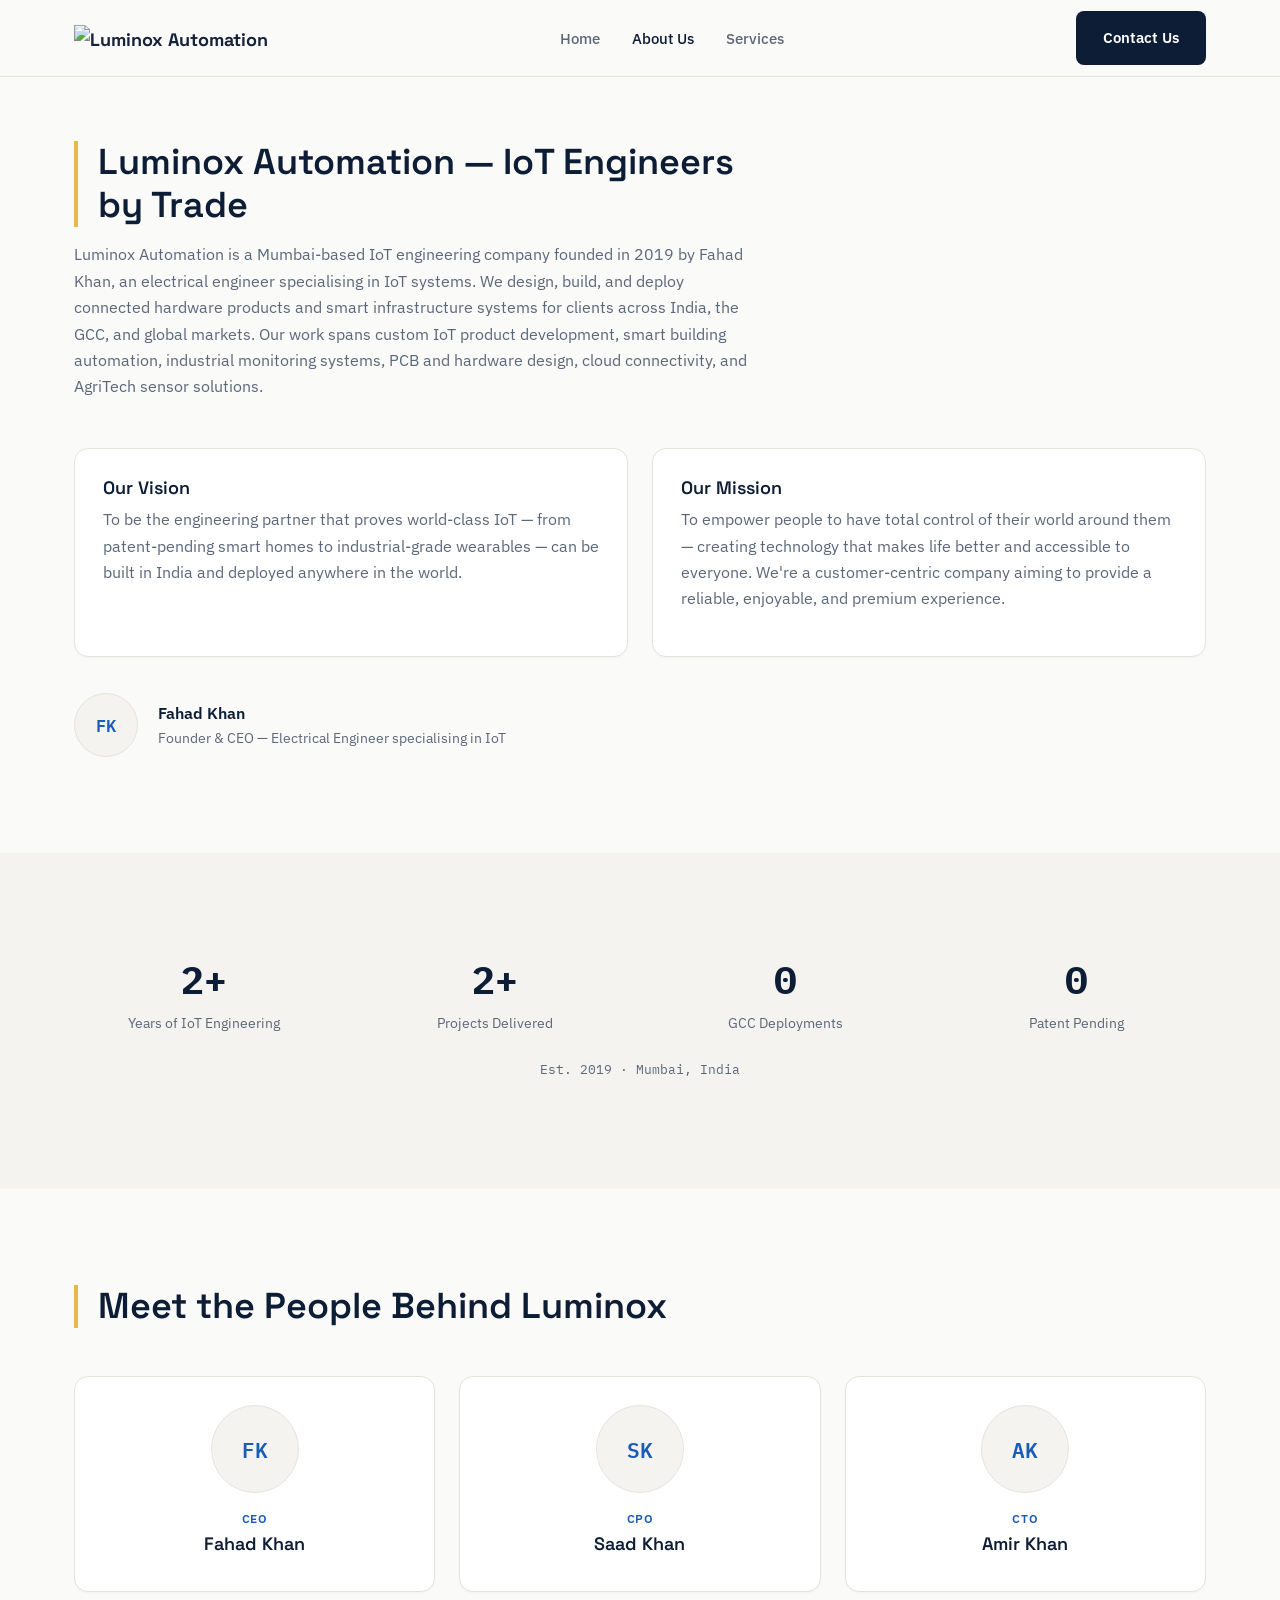
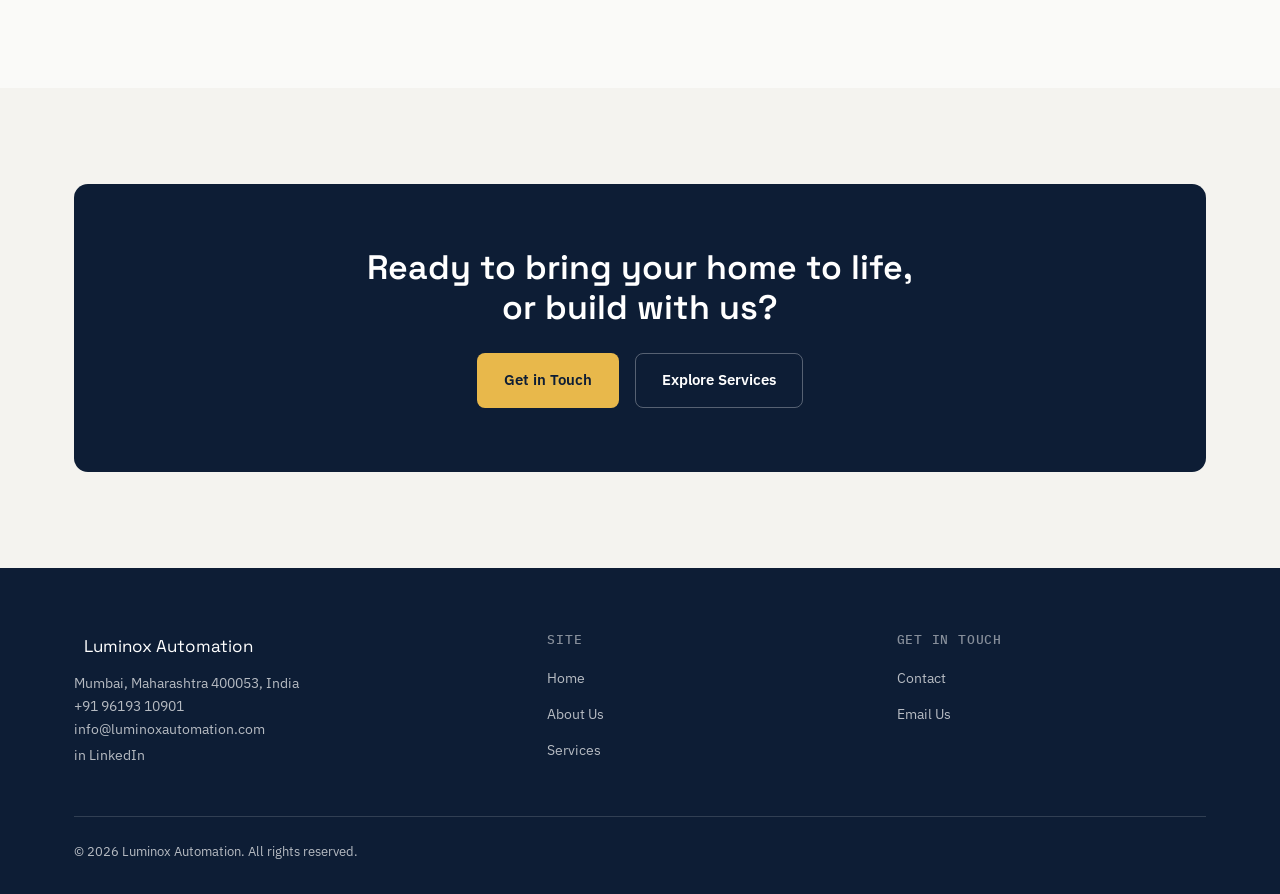
==== about.html @ 990d1fac "Add files via upload" ====
<!DOCTYPE html>
<html lang="en">
<head>
  <meta charset="UTF-8">
  <meta name="viewport" content="width=device-width, initial-scale=1.0">
  <title>About Us — Luminox Automation</title>
  <meta name="description" content="Luminox Automation is a Mumbai-based IoT engineering company founded in 2019 by Fahad Khan, an electrical engineer specialising in IoT systems.">
  <link rel="icon" href="https://www.luminoxautomation.com/wp-content/uploads/2025/04/LMX-icon.png">
  <link rel="preconnect" href="https://fonts.googleapis.com">
  <link rel="preconnect" href="https://fonts.gstatic.com" crossorigin>
  <link href="https://fonts.googleapis.com/css2?family=Space+Grotesk:wght@500;600;700&family=IBM+Plex+Sans:wght@400;500;600;700&family=IBM+Plex+Mono:wght@400;500&display=swap" rel="stylesheet">
  <link rel="stylesheet" href="styles.css">
</head>
<body>

  <header class="site-header">
    <div class="container">
      <a href="index.html" class="logo">
        <img src="https://www.luminoxautomation.com/wp-content/uploads/2025/04/LMX-wordmark.png" alt="Luminox Automation">
      </a>
      <nav class="nav" id="siteNav">
        <ul class="nav__links">
          <li><a href="index.html" class="nav__link">Home</a></li>
          <li><a href="about.html" class="nav__link nav__link--active">About Us</a></li>
          <li><a href="services.html" class="nav__link">Services</a></li>
        </ul>
      </nav>
      <div class="nav__actions">
        <a href="#contact" class="btn btn--primary">Contact Us</a>
        <button class="nav__toggle" id="navToggle" aria-label="Toggle menu" aria-expanded="false" aria-controls="siteNav">☰</button>
      </div>
    </div>
  </header>

  <section class="section" style="padding-top:64px;">
    <div class="container">
      <div class="section__header">
        <h1 class="section__title">Luminox Automation — IoT Engineers by Trade</h1>
        <p class="section__subtitle">Luminox Automation is a Mumbai-based IoT engineering company founded in 2019 by Fahad Khan, an electrical engineer specialising in IoT systems. We design, build, and deploy connected hardware products and smart infrastructure systems for clients across India, the GCC, and global markets. Our work spans custom IoT product development, smart building automation, industrial monitoring systems, PCB and hardware design, cloud connectivity, and AgriTech sensor solutions.</p>
      </div>
      <div class="grid-2">
        <div class="card">
          <h3 class="card__title">Our Vision</h3>
          <p>To be the engineering partner that proves world-class IoT — from patent-pending smart homes to industrial-grade wearables — can be built in India and deployed anywhere in the world.</p>
        </div>
        <div class="card">
          <h3 class="card__title">Our Mission</h3>
          <p>To empower people to have total control of their world around them — creating technology that makes life better and accessible to everyone. We're a customer-centric company aiming to provide a reliable, enjoyable, and premium experience.</p>
        </div>
      </div>
      <div class="person-callout">
        <div class="avatar avatar--md">FK</div>
        <div>
          <div class="person-callout__name">Fahad Khan</div>
          <div class="person-callout__role">Founder &amp; CEO — Electrical Engineer specialising in IoT</div>
        </div>
      </div>
    </div>
  </section>

  <section class="section section--alt">
    <div class="container">
      <div class="stats-row">
        <div class="stat">
          <div class="stat__num" data-count-to="6" data-suffix="+">0+</div>
          <div class="stat__label">Years of IoT Engineering</div>
        </div>
        <div class="stat">
          <div class="stat__num" data-count-to="5" data-suffix="+">0+</div>
          <div class="stat__label">Projects Delivered</div>
        </div>
        <div class="stat">
          <div class="stat__num" data-count-to="2">0</div>
          <div class="stat__label">GCC Deployments</div>
        </div>
        <div class="stat">
          <div class="stat__num" data-count-to="1">0</div>
          <div class="stat__label">Patent Pending</div>
        </div>
      </div>
      <p style="text-align:center; margin-top:24px; font-family:var(--font-mono); font-size:13px;">Est. 2019 · Mumbai, India</p>
    </div>
  </section>

  <section class="section">
    <div class="container">
      <div class="section__header">
        <h2 class="section__title">Meet the People Behind Luminox</h2>
      </div>
      <div class="grid-3">
        <div class="card" style="text-align:center;">
          <!-- Photo pending: confirm which of the 3 uploaded headshots is Fahad -->
          <div class="avatar avatar--lg" style="margin:0 auto 16px;">FK</div>
          <div class="card__link" style="color:var(--blue); text-transform:uppercase; letter-spacing:.05em; font-size:12px; margin-bottom:4px; display:block;">CEO</div>
          <h3 class="card__title">Fahad Khan</h3>
        </div>
        <div class="card" style="text-align:center;">
          <!-- Photo pending: confirm which of the 3 uploaded headshots is Saad -->
          <div class="avatar avatar--lg" style="margin:0 auto 16px;">SK</div>
          <div class="card__link" style="color:var(--blue); text-transform:uppercase; letter-spacing:.05em; font-size:12px; margin-bottom:4px; display:block;">CPO</div>
          <h3 class="card__title">Saad Khan</h3>
        </div>
        <div class="card" style="text-align:center;">
          <!-- Photo pending: confirm which of the 3 uploaded headshots is Amir -->
          <div class="avatar avatar--lg" style="margin:0 auto 16px;">AK</div>
          <div class="card__link" style="color:var(--blue); text-transform:uppercase; letter-spacing:.05em; font-size:12px; margin-bottom:4px; display:block;">CTO</div>
          <h3 class="card__title">Amir Khan</h3>
        </div>
      </div>
    </div>
  </section>

  <section class="section section--alt" id="contact">
    <div class="container">
      <div class="cta-banner">
        <h2 class="cta-banner__title">Ready to bring your home to life, or build with us?</h2>
        <div class="cta-banner__actions">
          <a href="mailto:info@luminoxautomation.com" class="btn btn--amber">Get in Touch</a>
          <a href="services.html" class="btn btn--outline" style="border-color:rgba(255,255,255,.3); color:#fff;">Explore Services</a>
        </div>
      </div>
    </div>
  </section>

  <footer class="site-footer">
    <div class="container">
      <div class="footer__grid">
        <div class="footer__col">
          <div class="footer__brand">
            <img src="https://www.luminoxautomation.com/wp-content/uploads/2025/04/LMX-icon.png" alt="" style="height:22px;">
            Luminox Automation
          </div>
          <p>Mumbai, Maharashtra 400053, India</p>
          <p><a href="tel:+919619310901">+91 96193 10901</a></p>
          <p><a href="mailto:info@luminoxautomation.com">info@luminoxautomation.com</a></p>
          <a href="https://www.linkedin.com/company/luminoxautomation/" class="footer__social" target="_blank" rel="noopener">in LinkedIn</a>
        </div>
        <div class="footer__col">
          <h4>Site</h4>
          <ul>
            <li><a href="index.html">Home</a></li>
            <li><a href="about.html">About Us</a></li>
            <li><a href="services.html">Services</a></li>
          </ul>
        </div>
        <div class="footer__col">
          <h4>Get in touch</h4>
          <ul>
            <li><a href="#contact">Contact</a></li>
            <li><a href="mailto:info@luminoxautomation.com">Email Us</a></li>
          </ul>
        </div>
      </div>
      <div class="footer__bottom">
        <span>© 2026 Luminox Automation. All rights reserved.</span>
      </div>
    </div>
  </footer>

  <script src="script.js"></script>
</body>
</html>
---- styles.css ----
/* =========================================================
   Luminox Automation — shared styles (v3)
   Real brand: navy #0D1D35, amber #E8B84B, blue #1A5CB8, red #CC2222
   on a light background — matches the company's own pitch deck.
   Signature element: amber left-accent bar on section headings.
   ========================================================= */

:root {
  --navy: #0D1D35;
  --navy-soft: #16294A;
  --amber: #E8B84B;
  --blue: #1A5CB8;
  --red: #CC2222;

  --bg: #FAFAF8;
  --surface: #FFFFFF;
  --surface-alt: #F4F3EF;
  --text: #16213A;
  --text-muted: #5B677A;
  --border: #E5E3DC;
  --amber-text: #B8862A;

  --font-display: 'Space Grotesk', sans-serif;
  --font-body: 'IBM Plex Sans', sans-serif;
  --font-mono: 'IBM Plex Mono', monospace;

  --radius-sm: 8px;
  --radius-md: 14px;
  --container: 1180px;
  --section-pad: 96px;
}

@media (max-width: 720px) { :root { --section-pad: 56px; } }

/* ===== Reset ===== */
*, *::before, *::after { box-sizing: border-box; }
html { scroll-behavior: smooth; }
body {
  margin: 0; background: var(--bg); color: var(--text);
  font-family: var(--font-body); line-height: 1.65; -webkit-font-smoothing: antialiased;
}
img { max-width: 100%; display: block; }
a { color: inherit; text-decoration: none; }
ul { list-style: none; margin: 0; padding: 0; }
h1, h2, h3, h4 { font-family: var(--font-display); line-height: 1.2; margin: 0 0 0.5em; font-weight: 600; color: var(--navy); }
p { margin: 0 0 1em; color: var(--text-muted); }
:focus-visible { outline: 2px solid var(--blue); outline-offset: 3px; }

@media (prefers-reduced-motion: reduce) {
  *, *::before, *::after {
    animation-duration: 0.001ms !important; animation-iteration-count: 1 !important;
    transition-duration: 0.001ms !important; scroll-behavior: auto !important;
  }
}

.container { max-width: var(--container); margin: 0 auto; padding: 0 24px; }
.section { padding: var(--section-pad) 0; }
.section--alt { background: var(--surface-alt); }

/* Signature element: amber left-accent bar next to every section heading */
.section__header { max-width: 680px; margin: 0 0 48px; }
.section__title {
  font-size: clamp(26px, 4vw, 36px); border-left: 4px solid var(--amber);
  padding-left: 20px; margin-bottom: 14px;
}
.section__subtitle { font-size: 16px; margin: 0; color: var(--text-muted); }
.hero__title { border-left: 5px solid var(--amber); padding-left: 24px; font-size: clamp(32px, 5vw, 50px); }

/* ===== Buttons ===== */
.btn {
  display: inline-flex; align-items: center; justify-content: center;
  padding: 14px 26px; border-radius: var(--radius-sm);
  font-family: var(--font-body); font-weight: 600; font-size: 15px;
  border: 1px solid transparent; cursor: pointer;
  transition: transform .15s ease, box-shadow .15s ease, border-color .15s ease, background .15s ease;
}
.btn--primary { background: var(--navy); color: #fff; }
.btn--primary:hover { background: var(--navy-soft); transform: translateY(-2px); box-shadow: 0 10px 22px -10px rgba(13,29,53,.45); }
.btn--outline { background: transparent; border-color: var(--border); color: var(--navy); }
.btn--outline:hover { border-color: var(--navy); }
.btn--amber { background: var(--amber); color: var(--navy); }
.btn--amber:hover { transform: translateY(-2px); box-shadow: 0 10px 22px -10px rgba(232,184,75,.55); }

/* ===== Header ===== */
.site-header {
  position: sticky; top: 0; z-index: 50; background: rgba(250,250,248,.92);
  backdrop-filter: blur(8px); border-bottom: 1px solid var(--border);
}
.site-header .container { display: flex; align-items: center; justify-content: space-between; height: 76px; }
.logo { display: flex; align-items: center; gap: 10px; font-family: var(--font-display); font-size: 18px; font-weight: 700; }
.logo img { height: 26px; width: auto; }

.nav { display: flex; align-items: center; gap: 36px; }
.nav__links { display: flex; gap: 32px; }
.nav__link { font-size: 15px; color: var(--text-muted); font-weight: 500; }
.nav__link:hover, .nav__link--active { color: var(--navy); }
.nav__actions { display: flex; align-items: center; gap: 20px; }
.nav__toggle { display: none; background: none; border: 0; color: var(--navy); font-size: 22px; cursor: pointer; padding: 4px; }

@media (max-width: 860px) {
  .nav {
    position: fixed; inset: 76px 0 0 0; background: var(--bg); flex-direction: column;
    align-items: flex-start; padding: 32px 24px; gap: 24px; transform: translateY(-8px); opacity: 0;
    pointer-events: none; transition: opacity .2s ease, transform .2s ease; border-top: 1px solid var(--border);
  }
  .nav.is-open { opacity: 1; transform: translateY(0); pointer-events: auto; }
  .nav__links { flex-direction: column; gap: 20px; }
  .nav__toggle { display: block; }
}

/* ===== Hero ===== */
.hero { padding: 84px 0 72px; }
.hero__subtitle { font-size: 17px; max-width: 620px; margin: 20px 0 0; }
.hero__stats { display: flex; flex-wrap: wrap; gap: 8px 18px; margin: 26px 0; font-family: var(--font-mono); font-size: 14px; color: var(--navy); }
.hero__stats strong { color: var(--amber-text, var(--navy)); font-weight: 700; }
.hero__actions { display: flex; gap: 16px; margin: 28px 0 8px; flex-wrap: wrap; }

.tag-row { display: flex; flex-wrap: wrap; gap: 10px; margin: 22px 0 0; }
.tag {
  font-family: var(--font-mono); font-size: 12px; color: var(--blue);
  border: 1px solid var(--border); border-radius: 999px; padding: 6px 14px; background: var(--surface);
}

/* ===== Two-lens split ===== */
.lens-grid { display: grid; grid-template-columns: 1fr 1fr; gap: 24px; }
.lens-card {
  background: var(--surface); border: 1px solid var(--border); border-radius: var(--radius-md);
  padding: 36px; display: flex; flex-direction: column;
}
.lens-card__kicker { font-family: var(--font-mono); font-size: 12px; text-transform: uppercase; letter-spacing: .06em; color: var(--blue); margin-bottom: 10px; }
.lens-card__title { font-size: 24px; margin-bottom: 12px; }
.lens-card .btn { margin-top: auto; align-self: flex-start; }
@media (max-width: 780px) { .lens-grid { grid-template-columns: 1fr; } }

/* ===== Case study / product spotlight ===== */
.case-study { display: grid; grid-template-columns: 1.3fr 1fr; border-radius: var(--radius-md); overflow: hidden; border: 1px solid var(--border); }
.case-study__panel { padding: 40px; }
.case-study__panel--dark { background: var(--navy); color: #fff; }
.case-study__panel--light { background: var(--surface-alt); }
.case-study__badges { display: flex; gap: 10px; margin-bottom: 22px; flex-wrap: wrap; }
.badge {
  font-family: var(--font-mono); font-size: 11px; font-weight: 600; padding: 5px 12px;
  border-radius: 999px; text-transform: uppercase; letter-spacing: .04em;
}
.badge--delivered { background: #1E6B3E; color: #fff; }
.badge--tag { background: var(--navy-soft); color: #fff; }
.case-study__eyebrow { color: var(--amber); font-weight: 700; font-size: 13px; text-transform: uppercase; letter-spacing: .04em; margin-bottom: 6px; }
.case-study__block { margin-bottom: 22px; }
.case-study__block:last-child { margin-bottom: 0; }
.case-study__block p { color: rgba(255,255,255,.82); margin: 0; }
.patent-badge {
  background: var(--amber); color: var(--navy); font-weight: 700; text-align: center;
  padding: 18px; border-radius: var(--radius-sm); margin-bottom: 22px;
  display: flex; align-items: center; justify-content: center; gap: 10px; letter-spacing: .02em;
}
.checklist-item { display: flex; align-items: center; gap: 14px; margin-bottom: 16px; }
.checklist-item:last-child { margin-bottom: 0; }
.checklist-item__icon {
  width: 30px; height: 30px; border-radius: 50%; background: var(--blue); color: #fff;
  display: flex; align-items: center; justify-content: center; font-size: 12px; font-weight: 700; flex-shrink: 0;
}
.checklist-item p { color: var(--text); margin: 0; font-size: 14.5px; }
@media (max-width: 780px) { .case-study { grid-template-columns: 1fr; } }

/* ===== Alt case study (light, two-column — e.g. AgriTech) ===== */
.case-study-alt {
  display: grid; grid-template-columns: 1.2fr 1fr; gap: 32px;
  border: 1px solid var(--border); border-radius: var(--radius-md); padding: 40px; background: var(--surface);
}
@media (max-width: 780px) { .case-study-alt { grid-template-columns: 1fr; } }
.stat-tile-grid { display: grid; grid-template-columns: 1fr 1fr; gap: 16px; align-content: start; }
.stat-tile { background: var(--surface-alt); border-radius: var(--radius-md); padding: 22px; text-align: center; }
.stat-tile__value { font-family: var(--font-display); font-size: 26px; color: var(--amber-text); font-weight: 700; margin-bottom: 6px; }
.stat-tile__label { font-size: 12.5px; color: var(--text-muted); line-height: 1.4; }

/* ===== Tech spec panel (dark, key/value rows) ===== */
.tech-spec-panel { background: var(--navy); color: #fff; padding: 40px; }
.tech-spec-panel__title {
  color: var(--amber); font-family: var(--font-mono); font-size: 13px; text-transform: uppercase;
  letter-spacing: .08em; margin-bottom: 22px; font-weight: 700;
}
.tech-spec-row { display: grid; grid-template-columns: 110px 1fr; gap: 16px; padding: 11px 0; border-bottom: 1px solid rgba(255,255,255,.12); }
.tech-spec-row:last-child { border-bottom: none; }
.tech-spec-row__key { color: var(--amber); font-weight: 600; font-size: 13px; }
.tech-spec-row__val { color: rgba(255,255,255,.85); font-size: 13.5px; }

/* ===== Callout quote ===== */
.callout-quote {
  border: 1px solid var(--amber); background: rgba(232,184,75,.08); border-radius: var(--radius-sm);
  padding: 16px 20px; font-style: italic; color: var(--navy); font-size: 14px; margin-top: 4px;
}

/* ===== Footer social link ===== */
.footer__social { display: inline-flex; align-items: center; gap: 8px; margin-top: 14px; font-size: 14px; color: rgba(255,255,255,.7); }
.footer__social:hover { color: #fff; }

/* ===== Stats / avatars ===== */
.stats-row { display: grid; grid-template-columns: repeat(4, 1fr); gap: 32px; text-align: center; }
.stat__num { font-family: var(--font-mono); font-size: 38px; color: var(--navy); font-weight: 700; }
.stat__label { font-size: 14px; color: var(--text-muted); }
@media (max-width: 720px) { .stats-row { grid-template-columns: repeat(2, 1fr); } }

.avatar {
  border-radius: 50%; background: var(--surface-alt); border: 1px solid var(--border);
  display: flex; align-items: center; justify-content: center; flex-shrink: 0;
  font-family: var(--font-mono); color: var(--blue); font-weight: 600;
}
.avatar--sm { width: 44px; height: 44px; font-size: 13px; }
.avatar--md { width: 64px; height: 64px; font-size: 17px; }
.avatar--lg { width: 88px; height: 88px; font-size: 21px; }
.avatar img { width: 100%; height: 100%; border-radius: 50%; object-fit: cover; }
.person-callout { display: flex; align-items: center; gap: 20px; margin-top: 36px; }
.person-callout__name { font-weight: 600; color: var(--navy); }
.person-callout__role { font-size: 14px; color: var(--text-muted); }

/* ===== Grids / Cards ===== */
.grid-4 { display: grid; grid-template-columns: repeat(4, 1fr); gap: 24px; }
.grid-3 { display: grid; grid-template-columns: repeat(3, 1fr); gap: 24px; }
.grid-2 { display: grid; grid-template-columns: repeat(2, 1fr); gap: 24px; }
@media (max-width: 960px) { .grid-4, .grid-3 { grid-template-columns: repeat(2, 1fr); } }
@media (max-width: 620px) { .grid-4, .grid-3, .grid-2 { grid-template-columns: 1fr; } }

.card {
  background: var(--surface); border: 1px solid var(--border); border-radius: var(--radius-md);
  padding: 28px; transition: border-color .2s ease, transform .2s ease, box-shadow .2s ease;
  box-shadow: 0 1px 2px rgba(13,29,53,.03);
}
.card:hover { border-color: var(--blue); transform: translateY(-3px); box-shadow: 0 14px 26px -16px rgba(13,29,53,.22); }
.card__icon {
  width: 44px; height: 44px; border-radius: 10px; display: flex; align-items: center;
  justify-content: center; margin-bottom: 18px; font-size: 19px; color: #fff; font-weight: 600;
}
.card__icon--navy { background: var(--navy); }
.card__icon--amber { background: var(--amber); color: var(--navy); }
.card__icon--blue { background: var(--blue); }
.card__icon--red { background: var(--red); }
.card__title { font-size: 18px; margin-bottom: 8px; }
.card__link { color: var(--blue); font-size: 14px; font-weight: 600; display: inline-block; margin-top: 4px; }

/* Process (5-step, with connecting arrows on desktop) */
.process-v2 { display: grid; grid-template-columns: repeat(5, 1fr); gap: 16px; margin-bottom: 28px; }
.process-v2__step { background: var(--surface); border: 1px solid var(--border); border-radius: var(--radius-md); padding: 22px; position: relative; }
.process-v2__num {
  width: 34px; height: 34px; border-radius: 50%; background: var(--amber); color: var(--navy);
  font-family: var(--font-mono); font-weight: 700; display: flex; align-items: center; justify-content: center; margin-bottom: 14px;
}
@media (min-width: 900px) {
  .process-v2__step:not(:last-child)::after {
    content: "→"; position: absolute; right: -20px; top: 50%; transform: translateY(-50%);
    color: var(--border); font-size: 20px;
  }
}
@media (max-width: 900px) { .process-v2 { grid-template-columns: repeat(2, 1fr); } }
@media (max-width: 560px) { .process-v2 { grid-template-columns: 1fr; } }
.process-banner { background: var(--amber); color: var(--navy); font-weight: 700; text-align: center; padding: 20px; border-radius: var(--radius-sm); }

/* Testimonials */
.testimonial-card { display: flex; flex-direction: column; gap: 20px; }
.testimonial-card__quote { font-size: 16px; color: var(--text); margin: 0; }
.testimonial-card__person { display: flex; align-items: center; gap: 12px; }
.testimonial-card__name { font-weight: 600; font-size: 14px; color: var(--navy); }
.testimonial-card__role { font-size: 13px; color: var(--text-muted); }

/* Tech stack table */
.tech-table { border: 1px solid var(--border); border-radius: var(--radius-md); overflow: hidden; }
.tech-row { display: grid; grid-template-columns: 210px 1fr; gap: 20px; padding: 20px 24px; align-items: center; border-bottom: 1px solid var(--border); background: var(--surface); }
.tech-row:last-child { border-bottom: none; }
.tech-row:nth-child(even) { background: var(--surface-alt); }
.tech-row__label { color: var(--blue); font-weight: 600; font-size: 14px; }
.tech-pills { display: flex; flex-wrap: wrap; gap: 8px; }
.tech-pill { background: var(--surface-alt); color: var(--text); font-family: var(--font-mono); font-size: 12px; padding: 6px 12px; border-radius: 6px; border: 1px solid var(--border); }
.tech-row:nth-child(even) .tech-pill { background: var(--surface); }
@media (max-width: 700px) { .tech-row { grid-template-columns: 1fr; } }

/* Engagement model cards */
.engage-grid { display: grid; grid-template-columns: repeat(3, 1fr); gap: 24px; align-items: stretch; }
.engage-card { background: var(--surface); border: 1px solid var(--border); border-radius: var(--radius-md); overflow: hidden; display: flex; flex-direction: column; }
.engage-card__top { height: 8px; background: var(--border); }
.engage-card--featured .engage-card__top { background: var(--amber); }
.engage-card__body { padding: 30px; display: flex; flex-direction: column; flex: 1; }
.engage-card__kicker { font-family: var(--font-mono); font-size: 12px; color: var(--text-muted); margin-bottom: 10px; }
.engage-card__title { font-size: 19px; margin-bottom: 8px; }
.engage-card__best { font-size: 13px; font-style: italic; color: var(--text-muted); margin-bottom: 16px; }
.engage-card__sub { font-size: 13px; color: var(--text-muted); margin: 16px 0; padding-top: 16px; border-top: 1px solid var(--border); }
.engage-card .btn { margin-top: auto; width: 100%; }
@media (max-width: 860px) { .engage-grid { grid-template-columns: 1fr; } }

/* CTA banner */
.cta-banner { background: var(--navy); border-radius: var(--radius-md); padding: 64px 40px; text-align: center; }
.cta-banner__title { font-size: clamp(24px, 3.5vw, 34px); max-width: 560px; margin: 0 auto 24px; color: #fff; border: none; padding: 0; }
.cta-banner__actions { display: flex; gap: 16px; justify-content: center; flex-wrap: wrap; }

/* Footer */
.site-footer { background: var(--navy); color: rgba(255,255,255,.7); padding: 64px 0 32px; }
.footer__grid { display: grid; grid-template-columns: 1.4fr 1fr 1fr; gap: 40px; margin-bottom: 48px; }
.footer__col h4 { font-size: 13px; text-transform: uppercase; letter-spacing: .06em; color: rgba(255,255,255,.5); margin-bottom: 16px; font-family: var(--font-mono); font-weight: 500; }
.footer__col ul { display: flex; flex-direction: column; gap: 10px; }
.footer__col a, .footer__col p { font-size: 14px; color: rgba(255,255,255,.7); margin: 0; }
.footer__col a:hover { color: #fff; }
.footer__brand { display: flex; align-items: center; gap: 10px; font-family: var(--font-display); font-size: 17px; margin-bottom: 12px; color: #fff; }
.footer__brand img { height: 24px; }
.footer__bottom { border-top: 1px solid rgba(255,255,255,.15); padding-top: 24px; display: flex; justify-content: space-between; flex-wrap: wrap; gap: 12px; font-size: 13px; }
@media (max-width: 780px) { .footer__grid { grid-template-columns: 1fr 1fr; } }
@media (max-width: 480px) { .footer__grid { grid-template-columns: 1fr; } }
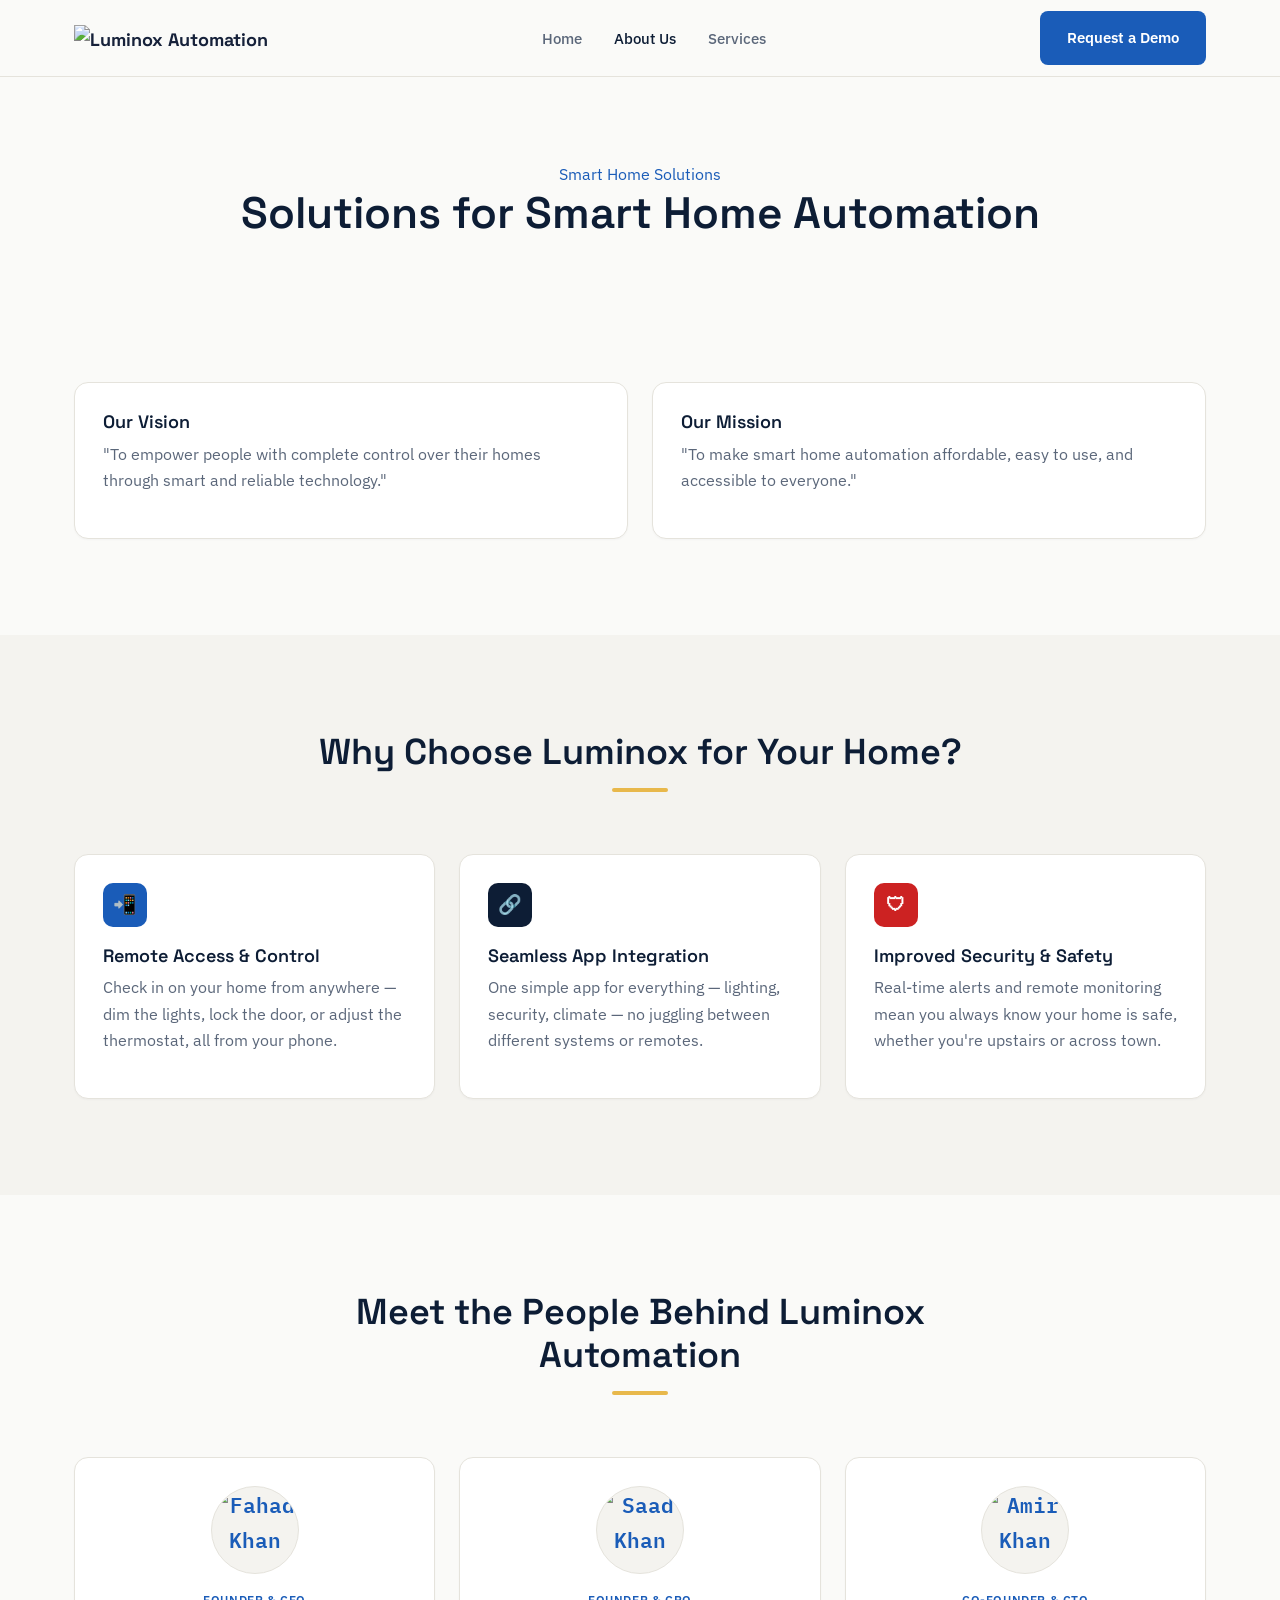
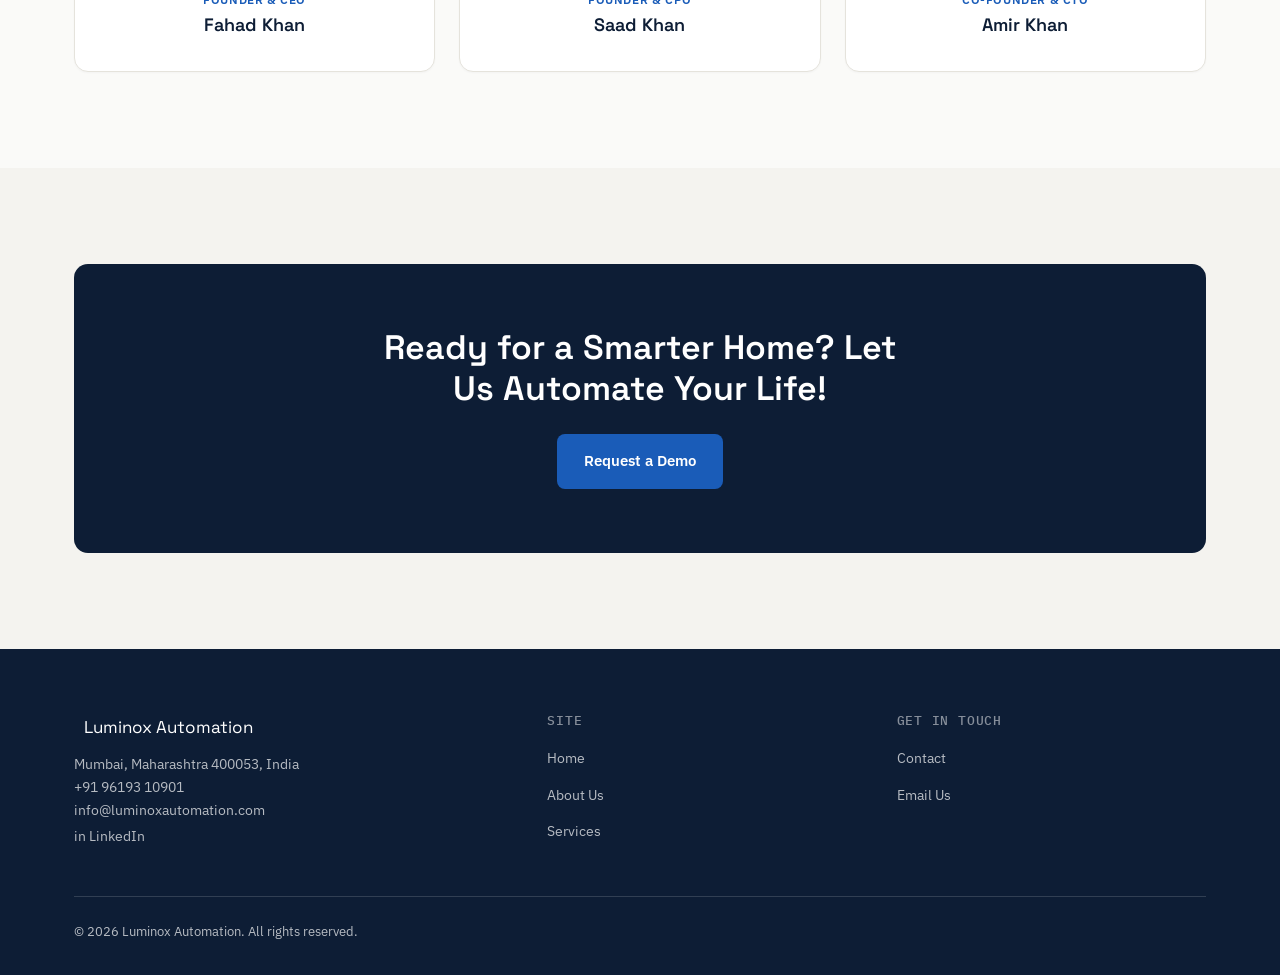
==== commit f3ef0de0: "Add files via upload" ====
--- a/about.html
+++ b/about.html
@@ -4,7 +4,7 @@
   <meta charset="UTF-8">
   <meta name="viewport" content="width=device-width, initial-scale=1.0">
   <title>About Us — Luminox Automation</title>
-  <meta name="description" content="Luminox Automation is a Mumbai-based IoT engineering company founded in 2019 by Fahad Khan, an electrical engineer specialising in IoT systems.">
+  <meta name="description" content="Meet the team behind Luminox Automation and the vision driving smart, comfortable, modern living.">
   <link rel="icon" href="https://www.luminoxautomation.com/wp-content/uploads/2025/04/LMX-icon.png">
   <link rel="preconnect" href="https://fonts.googleapis.com">
   <link rel="preconnect" href="https://fonts.gstatic.com" crossorigin>
@@ -26,33 +26,29 @@
         </ul>
       </nav>
       <div class="nav__actions">
-        <a href="#contact" class="btn btn--primary">Contact Us</a>
+        <a href="#contact" class="btn btn--blue">Request a Demo</a>
         <button class="nav__toggle" id="navToggle" aria-label="Toggle menu" aria-expanded="false" aria-controls="siteNav">☰</button>
       </div>
     </div>
   </header>
 
-  <section class="section" style="padding-top:64px;">
+  <section class="hero hero--center" style="padding-bottom:24px;">
     <div class="container">
-      <div class="section__header">
-        <h1 class="section__title">Luminox Automation — IoT Engineers by Trade</h1>
-        <p class="section__subtitle">Luminox Automation is a Mumbai-based IoT engineering company founded in 2019 by Fahad Khan, an electrical engineer specialising in IoT systems. We design, build, and deploy connected hardware products and smart infrastructure systems for clients across India, the GCC, and global markets. Our work spans custom IoT product development, smart building automation, industrial monitoring systems, PCB and hardware design, cloud connectivity, and AgriTech sensor solutions.</p>
-      </div>
+      <span class="section__eyebrow" style="color:var(--blue); justify-content:center;">Smart Home Solutions</span>
+      <h1 class="hero__title" style="font-size:clamp(30px,4.5vw,44px);">Solutions for Smart Home Automation</h1>
+    </div>
+  </section>
+
+  <section class="section">
+    <div class="container">
       <div class="grid-2">
         <div class="card">
           <h3 class="card__title">Our Vision</h3>
-          <p>To be the engineering partner that proves world-class IoT — from patent-pending smart homes to industrial-grade wearables — can be built in India and deployed anywhere in the world.</p>
+          <p>"To empower people with complete control over their homes through smart and reliable technology."</p>
         </div>
         <div class="card">
           <h3 class="card__title">Our Mission</h3>
-          <p>To empower people to have total control of their world around them — creating technology that makes life better and accessible to everyone. We're a customer-centric company aiming to provide a reliable, enjoyable, and premium experience.</p>
-        </div>
-      </div>
-      <div class="person-callout">
-        <div class="avatar avatar--md">FK</div>
-        <div>
-          <div class="person-callout__name">Fahad Khan</div>
-          <div class="person-callout__role">Founder &amp; CEO — Electrical Engineer specialising in IoT</div>
+          <p>"To make smart home automation affordable, easy to use, and accessible to everyone."</p>
         </div>
       </div>
     </div>
@@ -60,50 +56,48 @@
 
   <section class="section section--alt">
     <div class="container">
-      <div class="stats-row">
-        <div class="stat">
-          <div class="stat__num" data-count-to="6" data-suffix="+">0+</div>
-          <div class="stat__label">Years of IoT Engineering</div>
+      <div class="section__header section__header--center">
+        <h2 class="section__title">Why Choose Luminox for Your Home?</h2>
+      </div>
+      <div class="grid-3">
+        <div class="card">
+          <div class="card__icon card__icon--blue">📲</div>
+          <h3 class="card__title">Remote Access &amp; Control</h3>
+          <p>Check in on your home from anywhere — dim the lights, lock the door, or adjust the thermostat, all from your phone.</p>
         </div>
-        <div class="stat">
-          <div class="stat__num" data-count-to="5" data-suffix="+">0+</div>
-          <div class="stat__label">Projects Delivered</div>
+        <div class="card">
+          <div class="card__icon card__icon--navy">🔗</div>
+          <h3 class="card__title">Seamless App Integration</h3>
+          <p>One simple app for everything — lighting, security, climate — no juggling between different systems or remotes.</p>
         </div>
-        <div class="stat">
-          <div class="stat__num" data-count-to="2">0</div>
-          <div class="stat__label">GCC Deployments</div>
-        </div>
-        <div class="stat">
-          <div class="stat__num" data-count-to="1">0</div>
-          <div class="stat__label">Patent Pending</div>
+        <div class="card">
+          <div class="card__icon card__icon--red">🛡</div>
+          <h3 class="card__title">Improved Security &amp; Safety</h3>
+          <p>Real-time alerts and remote monitoring mean you always know your home is safe, whether you're upstairs or across town.</p>
         </div>
       </div>
-      <p style="text-align:center; margin-top:24px; font-family:var(--font-mono); font-size:13px;">Est. 2019 · Mumbai, India</p>
     </div>
   </section>
 
   <section class="section">
     <div class="container">
-      <div class="section__header">
-        <h2 class="section__title">Meet the People Behind Luminox</h2>
+      <div class="section__header section__header--center">
+        <h2 class="section__title">Meet the People Behind Luminox Automation</h2>
       </div>
       <div class="grid-3">
         <div class="card" style="text-align:center;">
-          <!-- Photo pending: confirm which of the 3 uploaded headshots is Fahad -->
-          <div class="avatar avatar--lg" style="margin:0 auto 16px;">FK</div>
-          <div class="card__link" style="color:var(--blue); text-transform:uppercase; letter-spacing:.05em; font-size:12px; margin-bottom:4px; display:block;">CEO</div>
+          <div class="avatar avatar--lg" style="margin:0 auto 16px;"><img src="assets/team/fahad.png" alt="Fahad Khan"></div>
+          <div class="card__link" style="color:var(--blue); text-transform:uppercase; letter-spacing:.05em; font-size:12px; margin-bottom:4px; display:block;">Founder &amp; CEO</div>
           <h3 class="card__title">Fahad Khan</h3>
         </div>
         <div class="card" style="text-align:center;">
-          <!-- Photo pending: confirm which of the 3 uploaded headshots is Saad -->
-          <div class="avatar avatar--lg" style="margin:0 auto 16px;">SK</div>
-          <div class="card__link" style="color:var(--blue); text-transform:uppercase; letter-spacing:.05em; font-size:12px; margin-bottom:4px; display:block;">CPO</div>
+          <div class="avatar avatar--lg" style="margin:0 auto 16px;"><img src="assets/team/saad.png" alt="Saad Khan"></div>
+          <div class="card__link" style="color:var(--blue); text-transform:uppercase; letter-spacing:.05em; font-size:12px; margin-bottom:4px; display:block;">Founder &amp; CPO</div>
           <h3 class="card__title">Saad Khan</h3>
         </div>
         <div class="card" style="text-align:center;">
-          <!-- Photo pending: confirm which of the 3 uploaded headshots is Amir -->
-          <div class="avatar avatar--lg" style="margin:0 auto 16px;">AK</div>
-          <div class="card__link" style="color:var(--blue); text-transform:uppercase; letter-spacing:.05em; font-size:12px; margin-bottom:4px; display:block;">CTO</div>
+          <div class="avatar avatar--lg" style="margin:0 auto 16px;"><img src="assets/team/amir.png" alt="Amir Khan"></div>
+          <div class="card__link" style="color:var(--blue); text-transform:uppercase; letter-spacing:.05em; font-size:12px; margin-bottom:4px; display:block;">Co-founder &amp; CTO</div>
           <h3 class="card__title">Amir Khan</h3>
         </div>
       </div>
@@ -113,10 +107,9 @@
   <section class="section section--alt" id="contact">
     <div class="container">
       <div class="cta-banner">
-        <h2 class="cta-banner__title">Ready to bring your home to life, or build with us?</h2>
+        <h2 class="cta-banner__title">Ready for a Smarter Home? Let Us Automate Your Life!</h2>
         <div class="cta-banner__actions">
-          <a href="mailto:info@luminoxautomation.com" class="btn btn--amber">Get in Touch</a>
-          <a href="services.html" class="btn btn--outline" style="border-color:rgba(255,255,255,.3); color:#fff;">Explore Services</a>
+          <a href="mailto:info@luminoxautomation.com" class="btn btn--blue">Request a Demo</a>
         </div>
       </div>
     </div>
--- a/styles.css
+++ b/styles.css
@@ -80,6 +80,42 @@
 .btn--outline:hover { border-color: var(--navy); }
 .btn--amber { background: var(--amber); color: var(--navy); }
 .btn--amber:hover { transform: translateY(-2px); box-shadow: 0 10px 22px -10px rgba(232,184,75,.55); }
+.btn--blue { background: var(--blue); color: #fff; }
+.btn--blue:hover { background: #164a94; transform: translateY(-2px); box-shadow: 0 10px 22px -10px rgba(26,92,184,.5); }
+
+/* ===== Centered variants (Home / About — Services keeps the left-bar look) ===== */
+.hero--center { text-align: center; }
+.hero--center .hero__title { border-left: none; padding-left: 0; }
+.hero--center .hero__subtitle { margin-left: auto; margin-right: auto; }
+.hero--center .hero__actions, .hero--center .hero__stats, .hero--center .tag-row { justify-content: center; }
+
+.section__header--center { text-align: center; margin-left: auto; margin-right: auto; }
+.section__header--center .section__title { border-left: none; padding-left: 0; display: inline-block; }
+.section__header--center .section__title::after {
+  content: ""; display: block; width: 56px; height: 4px; background: var(--amber);
+  margin: 14px auto 0; border-radius: 2px;
+}
+.section__header--center .section__subtitle { max-width: 560px; margin-left: auto; margin-right: auto; }
+
+/* ===== Split section (image beside text) ===== */
+.split-section { display: grid; grid-template-columns: 1fr 1fr; gap: 48px; align-items: center; }
+.split-section__image img { border-radius: var(--radius-md); width: 100%; object-fit: cover; aspect-ratio: 4/3; }
+@media (max-width: 780px) { .split-section { grid-template-columns: 1fr; } }
+
+/* ===== Mobile app teaser ===== */
+.app-badges { display: flex; gap: 14px; justify-content: center; margin-top: 26px; flex-wrap: wrap; }
+.app-badge {
+  display: flex; align-items: center; gap: 10px; padding: 12px 22px; border-radius: var(--radius-sm);
+  border: 1px solid var(--border); background: var(--surface-alt); color: var(--text-muted);
+  font-size: 13px; font-weight: 600; opacity: .75;
+}
+.app-badge__icon { font-size: 18px; }
+
+.placeholder-visual {
+  border-radius: var(--radius-md); background: var(--surface-alt); border: 1px dashed var(--border);
+  display: flex; align-items: center; justify-content: center; text-align: center;
+  color: var(--text-muted); font-family: var(--font-mono); font-size: 13px; padding: 24px;
+}
 
 /* ===== Header ===== */
 .site-header {
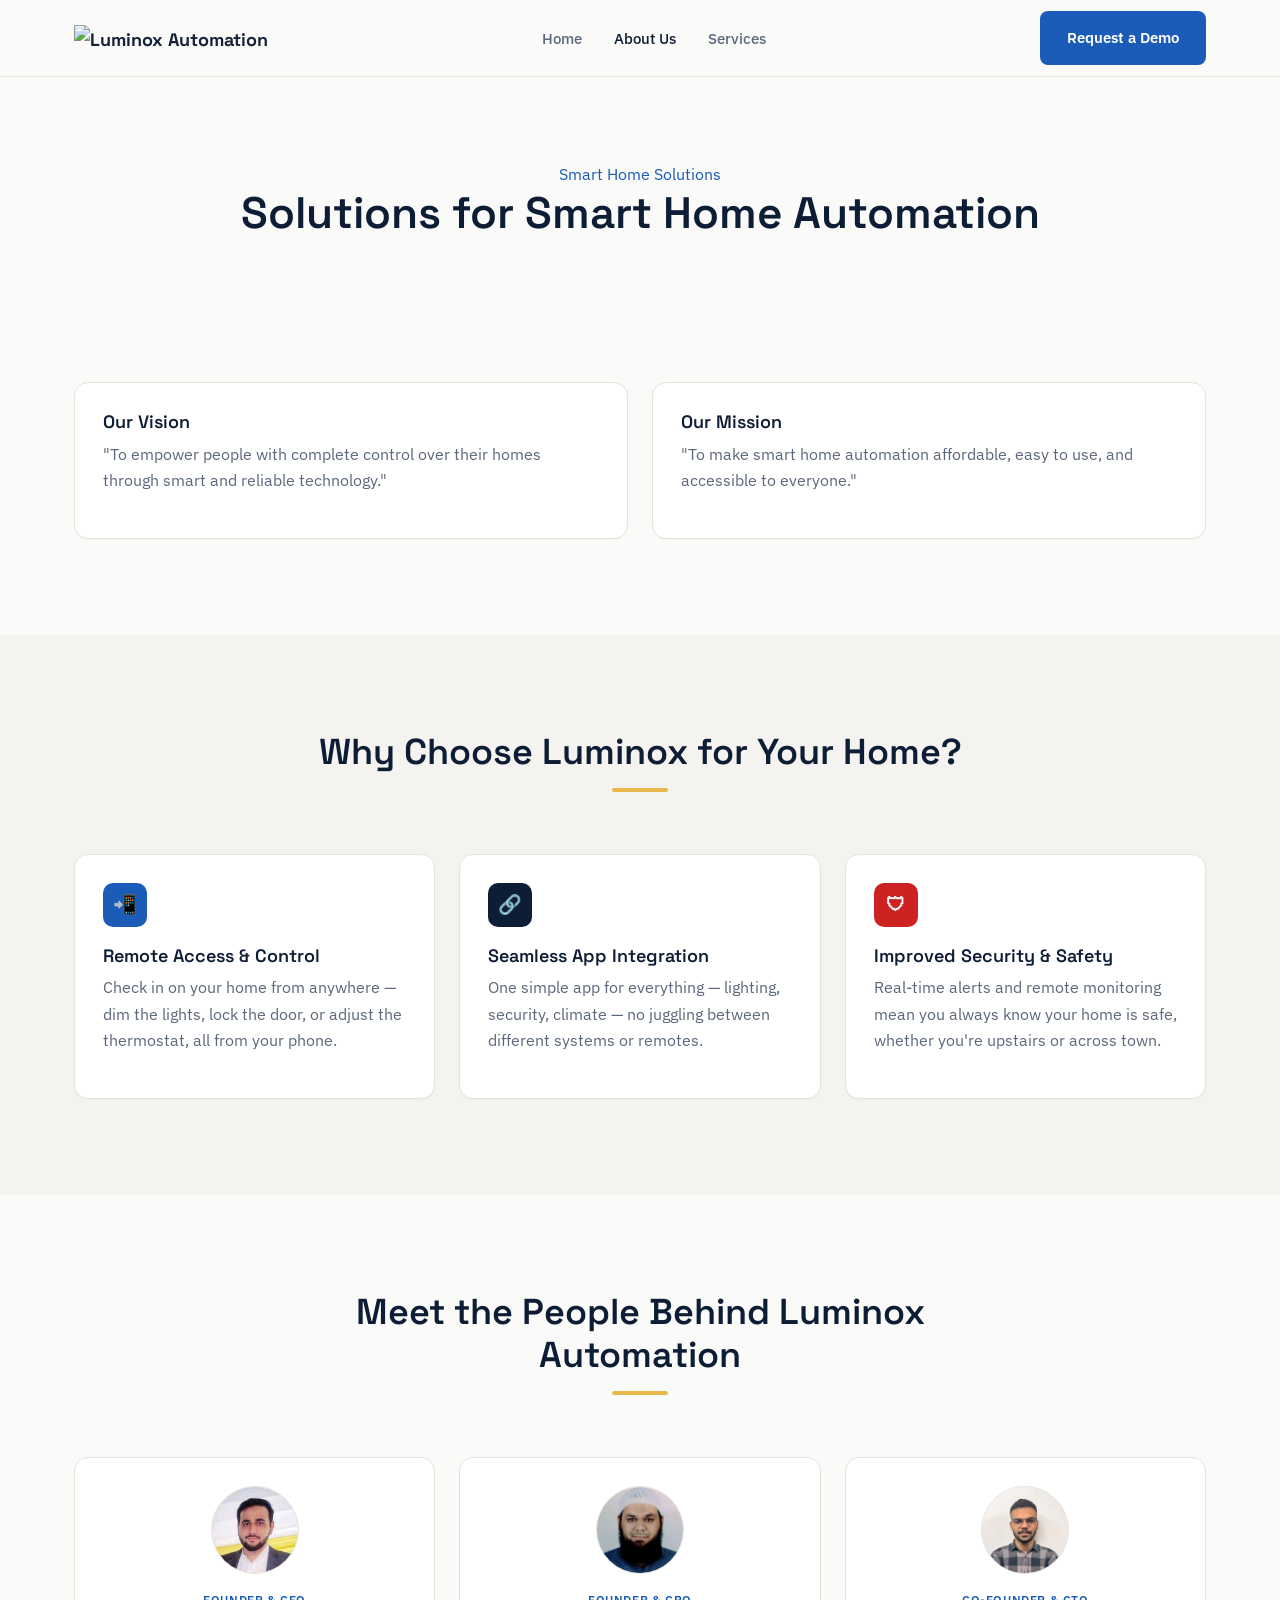
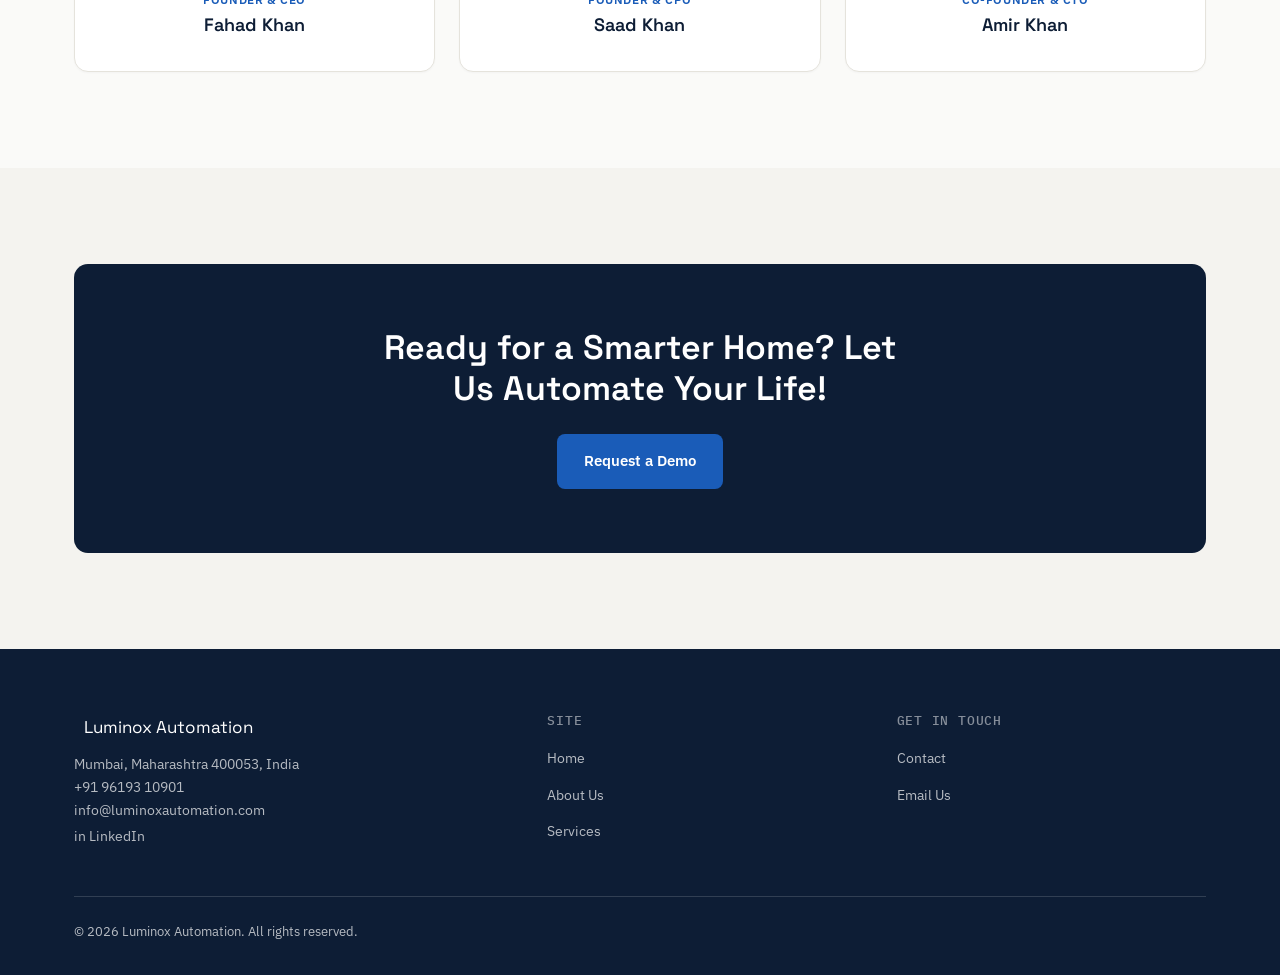
==== commit 149ef7da: "Update image source paths for team members" ====
--- a/about.html
+++ b/about.html
@@ -86,17 +86,17 @@
       </div>
       <div class="grid-3">
         <div class="card" style="text-align:center;">
-          <div class="avatar avatar--lg" style="margin:0 auto 16px;"><img src="assets/team/fahad.png" alt="Fahad Khan"></div>
+          <div class="avatar avatar--lg" style="margin:0 auto 16px;"><img src="fahad.png" alt="Fahad Khan"></div>
           <div class="card__link" style="color:var(--blue); text-transform:uppercase; letter-spacing:.05em; font-size:12px; margin-bottom:4px; display:block;">Founder &amp; CEO</div>
           <h3 class="card__title">Fahad Khan</h3>
         </div>
         <div class="card" style="text-align:center;">
-          <div class="avatar avatar--lg" style="margin:0 auto 16px;"><img src="assets/team/saad.png" alt="Saad Khan"></div>
+          <div class="avatar avatar--lg" style="margin:0 auto 16px;"><img src="saad.png" alt="Saad Khan"></div>
           <div class="card__link" style="color:var(--blue); text-transform:uppercase; letter-spacing:.05em; font-size:12px; margin-bottom:4px; display:block;">Founder &amp; CPO</div>
           <h3 class="card__title">Saad Khan</h3>
         </div>
         <div class="card" style="text-align:center;">
-          <div class="avatar avatar--lg" style="margin:0 auto 16px;"><img src="assets/team/amir.png" alt="Amir Khan"></div>
+          <div class="avatar avatar--lg" style="margin:0 auto 16px;"><img src="amir.png" alt="Amir Khan"></div>
           <div class="card__link" style="color:var(--blue); text-transform:uppercase; letter-spacing:.05em; font-size:12px; margin-bottom:4px; display:block;">Co-founder &amp; CTO</div>
           <h3 class="card__title">Amir Khan</h3>
         </div>
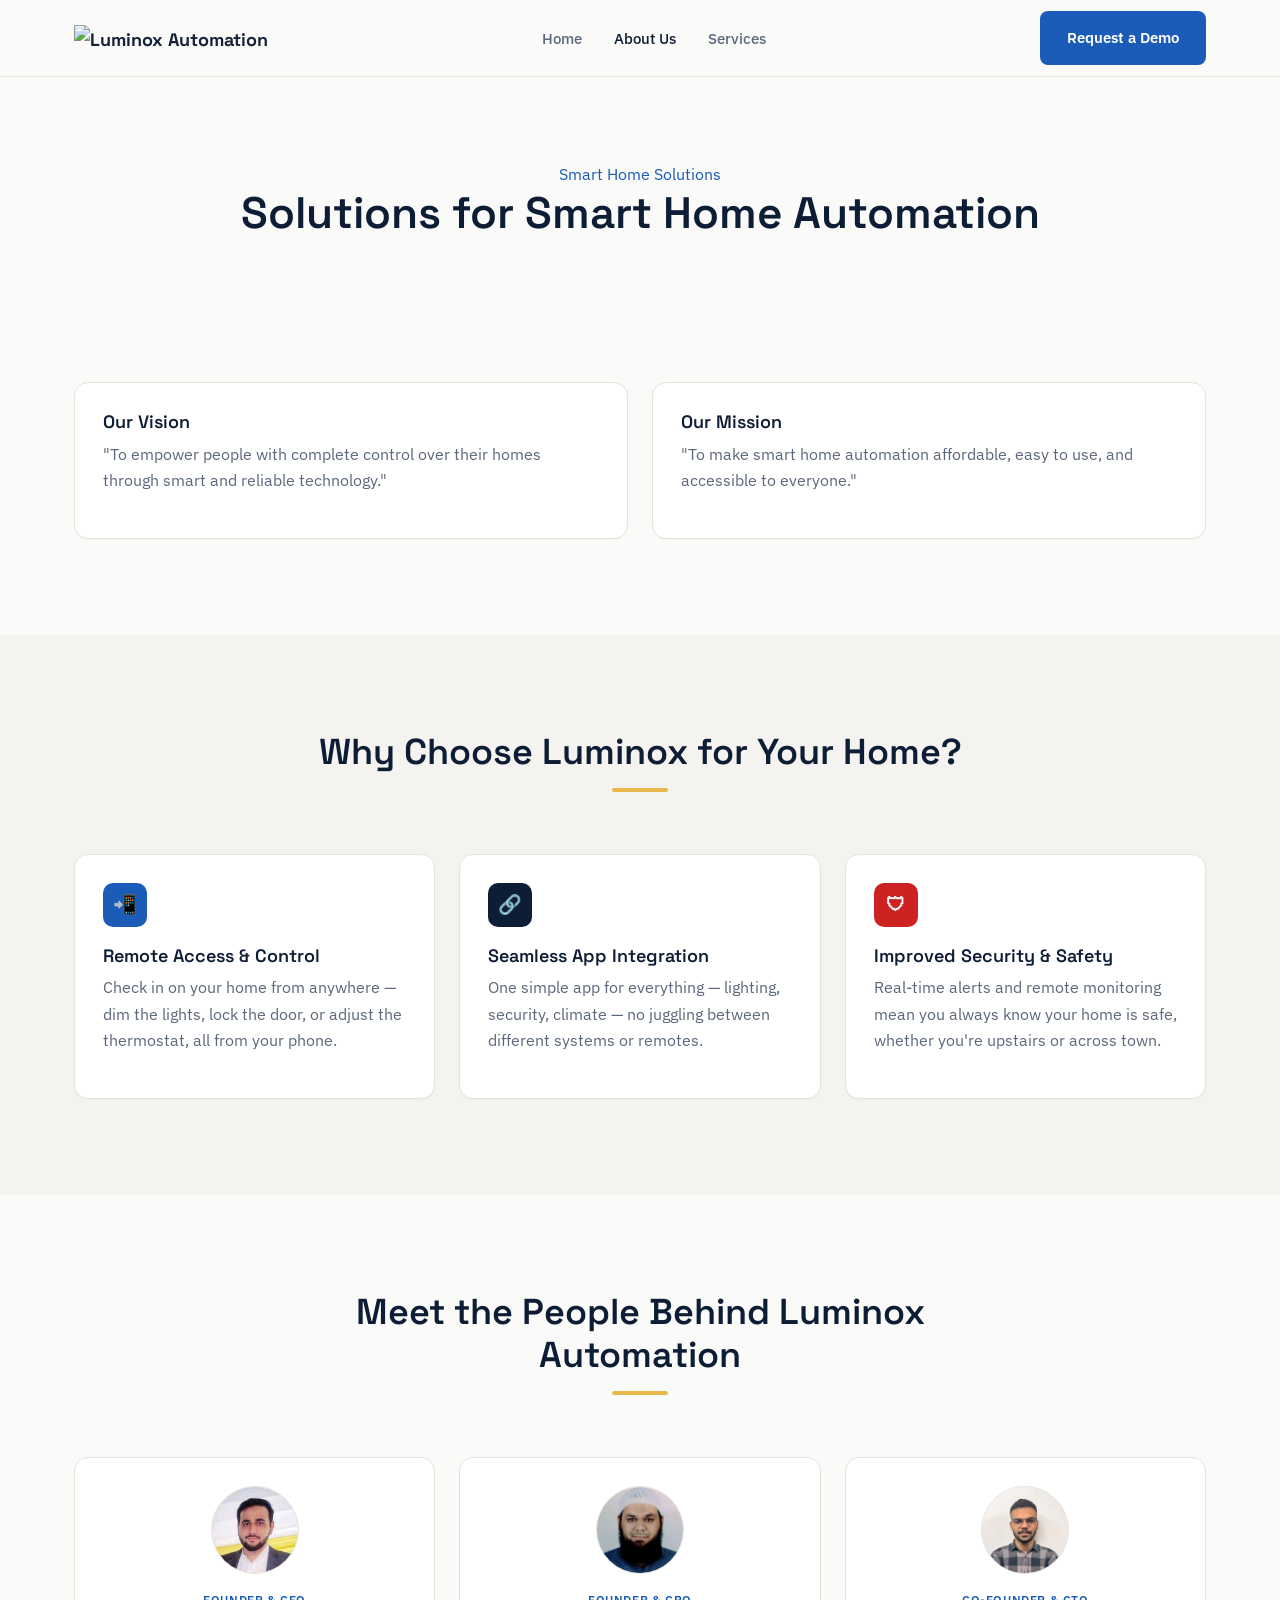
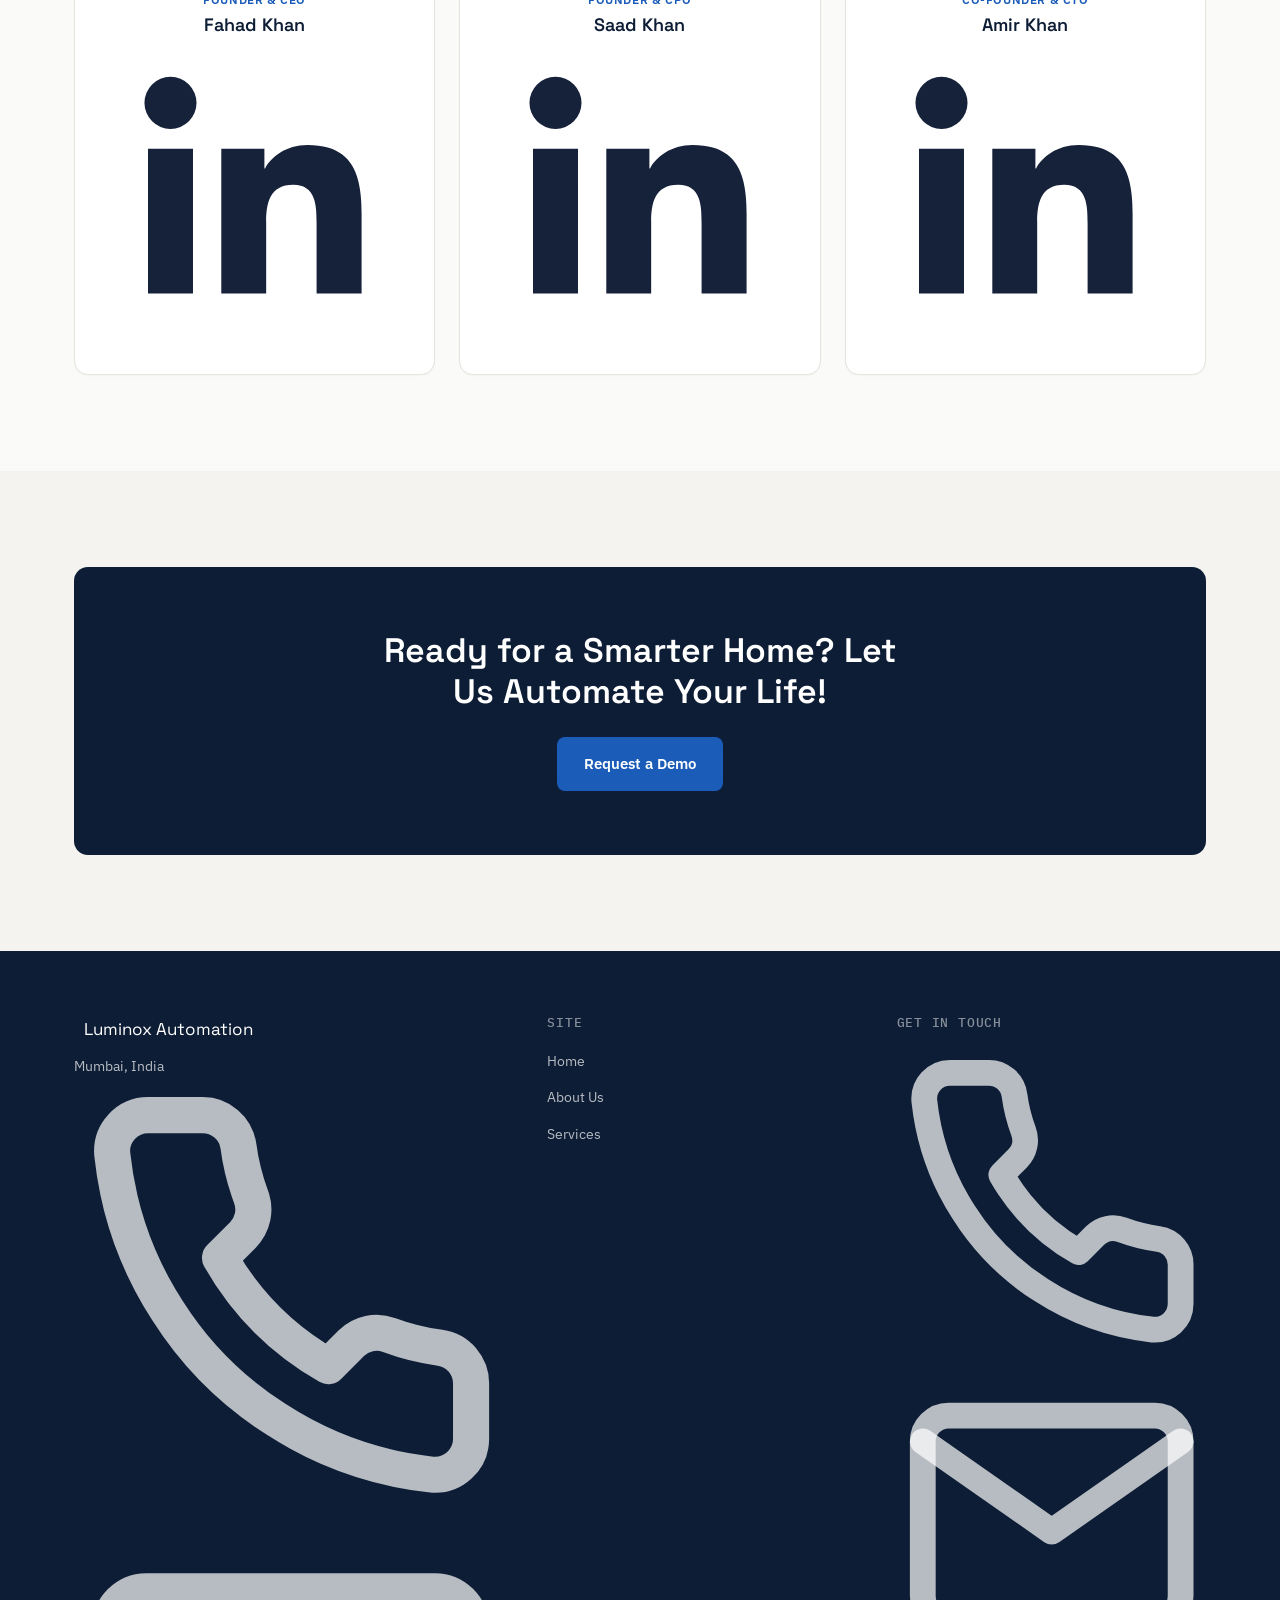
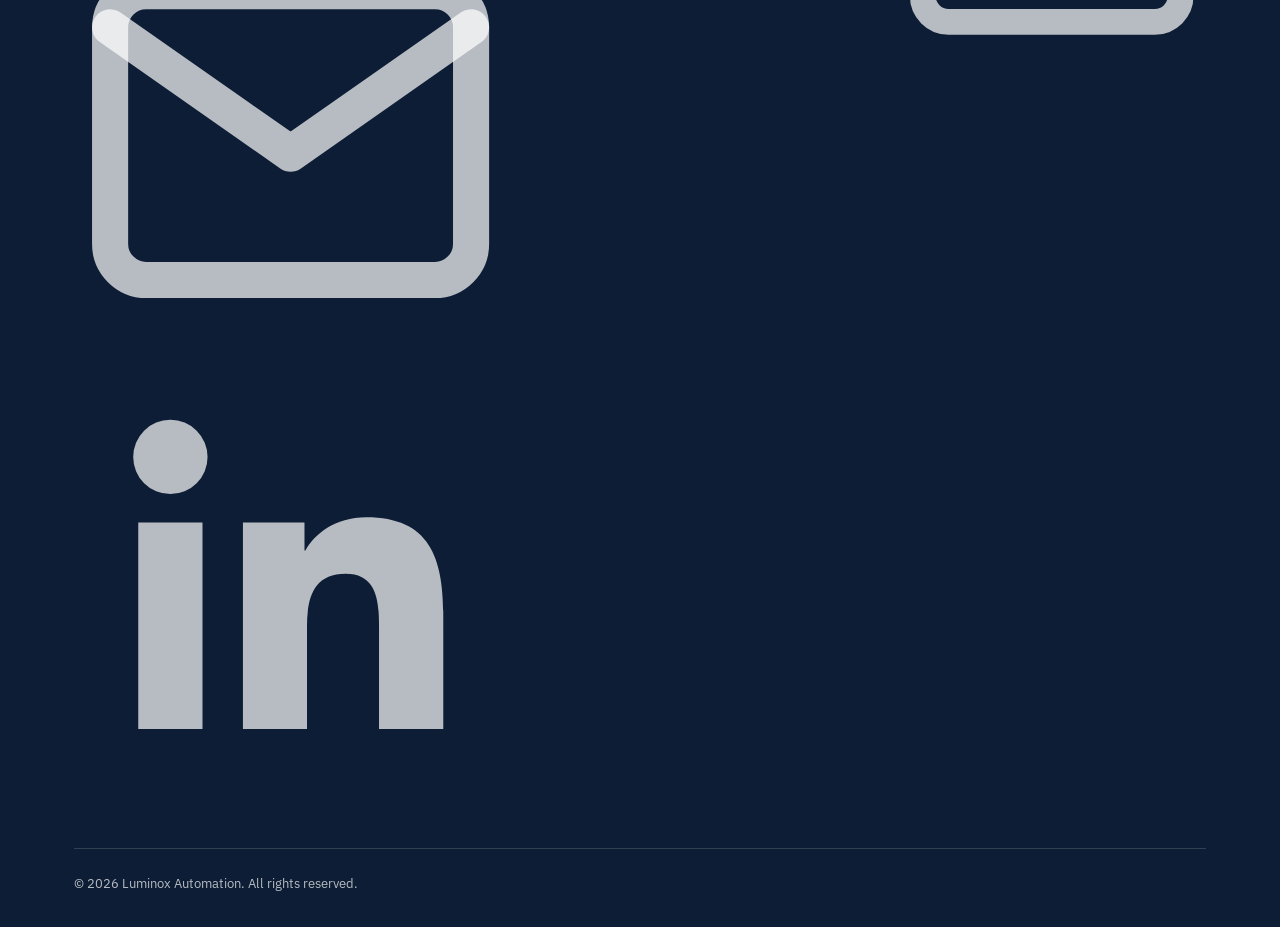
==== commit d49d5566: "Update team member details and footer layout Updated team member titles and added LinkedIn links. Mo" ====
--- a/about.html
+++ b/about.html
@@ -88,17 +88,20 @@
         <div class="card" style="text-align:center;">
           <div class="avatar avatar--lg" style="margin:0 auto 16px;"><img src="fahad.png" alt="Fahad Khan"></div>
           <div class="card__link" style="color:var(--blue); text-transform:uppercase; letter-spacing:.05em; font-size:12px; margin-bottom:4px; display:block;">Founder &amp; CEO</div>
-          <h3 class="card__title">Fahad Khan</h3>
+          <h3 class="card__title" style="margin-bottom:0;">Fahad Khan</h3>
+          <a href="https://www.linkedin.com/in/fahadkhan6432/" class="team-card__linkedin" target="_blank" rel="noopener" aria-label="Fahad Khan on LinkedIn"><svg viewBox="0 0 24 24" fill="currentColor"><path d="M20.45 20.45h-3.55v-5.57c0-1.33-.02-3.04-1.85-3.04-1.85 0-2.14 1.45-2.14 2.94v5.67H9.36V9h3.41v1.56h.05c.48-.9 1.64-1.85 3.37-1.85 3.6 0 4.27 2.37 4.27 5.46v6.28zM5.34 7.43a2.06 2.06 0 1 1 0-4.12 2.06 2.06 0 0 1 0 4.12zM7.12 20.45H3.56V9h3.56v11.45z"/></svg></a>
         </div>
         <div class="card" style="text-align:center;">
           <div class="avatar avatar--lg" style="margin:0 auto 16px;"><img src="saad.png" alt="Saad Khan"></div>
           <div class="card__link" style="color:var(--blue); text-transform:uppercase; letter-spacing:.05em; font-size:12px; margin-bottom:4px; display:block;">Founder &amp; CPO</div>
-          <h3 class="card__title">Saad Khan</h3>
+          <h3 class="card__title" style="margin-bottom:0;">Saad Khan</h3>
+          <a href="https://www.linkedin.com/in/saad-khan-604374b7/" class="team-card__linkedin" target="_blank" rel="noopener" aria-label="Saad Khan on LinkedIn"><svg viewBox="0 0 24 24" fill="currentColor"><path d="M20.45 20.45h-3.55v-5.57c0-1.33-.02-3.04-1.85-3.04-1.85 0-2.14 1.45-2.14 2.94v5.67H9.36V9h3.41v1.56h.05c.48-.9 1.64-1.85 3.37-1.85 3.6 0 4.27 2.37 4.27 5.46v6.28zM5.34 7.43a2.06 2.06 0 1 1 0-4.12 2.06 2.06 0 0 1 0 4.12zM7.12 20.45H3.56V9h3.56v11.45z"/></svg></a>
         </div>
         <div class="card" style="text-align:center;">
           <div class="avatar avatar--lg" style="margin:0 auto 16px;"><img src="amir.png" alt="Amir Khan"></div>
           <div class="card__link" style="color:var(--blue); text-transform:uppercase; letter-spacing:.05em; font-size:12px; margin-bottom:4px; display:block;">Co-founder &amp; CTO</div>
-          <h3 class="card__title">Amir Khan</h3>
+          <h3 class="card__title" style="margin-bottom:0;">Amir Khan</h3>
+          <a href="https://www.linkedin.com/in/amirkhanworks/" class="team-card__linkedin" target="_blank" rel="noopener" aria-label="Amir Khan on LinkedIn"><svg viewBox="0 0 24 24" fill="currentColor"><path d="M20.45 20.45h-3.55v-5.57c0-1.33-.02-3.04-1.85-3.04-1.85 0-2.14 1.45-2.14 2.94v5.67H9.36V9h3.41v1.56h.05c.48-.9 1.64-1.85 3.37-1.85 3.6 0 4.27 2.37 4.27 5.46v6.28zM5.34 7.43a2.06 2.06 0 1 1 0-4.12 2.06 2.06 0 0 1 0 4.12zM7.12 20.45H3.56V9h3.56v11.45z"/></svg></a>
         </div>
       </div>
     </div>
@@ -123,10 +126,12 @@
             <img src="https://www.luminoxautomation.com/wp-content/uploads/2025/04/LMX-icon.png" alt="" style="height:22px;">
             Luminox Automation
           </div>
-          <p>Mumbai, Maharashtra 400053, India</p>
-          <p><a href="tel:+919619310901">+91 96193 10901</a></p>
-          <p><a href="mailto:info@luminoxautomation.com">info@luminoxautomation.com</a></p>
-          <a href="https://www.linkedin.com/company/luminoxautomation/" class="footer__social" target="_blank" rel="noopener">in LinkedIn</a>
+          <p>Mumbai, India</p>
+          <div class="footer__icons">
+            <a href="tel:+919619310901" class="footer__icon-link" aria-label="Call Luminox Automation"><svg viewBox="0 0 24 24" fill="none" stroke="currentColor" stroke-width="2" stroke-linecap="round" stroke-linejoin="round"><path d="M22 16.92v3a2 2 0 0 1-2.18 2 19.79 19.79 0 0 1-8.63-3.07 19.5 19.5 0 0 1-6-6 19.79 19.79 0 0 1-3.07-8.67A2 2 0 0 1 4.11 2h3a2 2 0 0 1 2 1.72c.127.96.362 1.903.7 2.81a2 2 0 0 1-.45 2.11L8.09 9.91a16 16 0 0 0 6 6l1.27-1.27a2 2 0 0 1 2.11-.45c.907.338 1.85.573 2.81.7A2 2 0 0 1 22 16.92z"/></svg></a>
+            <a href="mailto:info@luminoxautomation.com" class="footer__icon-link" aria-label="Email Luminox Automation"><svg viewBox="0 0 24 24" fill="none" stroke="currentColor" stroke-width="2" stroke-linecap="round" stroke-linejoin="round"><path d="M4 4h16c1.1 0 2 .9 2 2v12c0 1.1-.9 2-2 2H4c-1.1 0-2-.9-2-2V6c0-1.1.9-2 2-2z"/><polyline points="22,6 12,13 2,6"/></svg></a>
+            <a href="https://www.linkedin.com/company/luminoxautomation/" class="footer__icon-link" target="_blank" rel="noopener" aria-label="Luminox Automation on LinkedIn"><svg viewBox="0 0 24 24" fill="currentColor"><path d="M20.45 20.45h-3.55v-5.57c0-1.33-.02-3.04-1.85-3.04-1.85 0-2.14 1.45-2.14 2.94v5.67H9.36V9h3.41v1.56h.05c.48-.9 1.64-1.85 3.37-1.85 3.6 0 4.27 2.37 4.27 5.46v6.28zM5.34 7.43a2.06 2.06 0 1 1 0-4.12 2.06 2.06 0 0 1 0 4.12zM7.12 20.45H3.56V9h3.56v11.45z"/></svg></a>
+          </div>
         </div>
         <div class="footer__col">
           <h4>Site</h4>
@@ -138,10 +143,10 @@
         </div>
         <div class="footer__col">
           <h4>Get in touch</h4>
-          <ul>
-            <li><a href="#contact">Contact</a></li>
-            <li><a href="mailto:info@luminoxautomation.com">Email Us</a></li>
-          </ul>
+          <div class="footer__icons">
+            <a href="tel:+919619310901" class="footer__icon-link" aria-label="Call Luminox Automation"><svg viewBox="0 0 24 24" fill="none" stroke="currentColor" stroke-width="2" stroke-linecap="round" stroke-linejoin="round"><path d="M22 16.92v3a2 2 0 0 1-2.18 2 19.79 19.79 0 0 1-8.63-3.07 19.5 19.5 0 0 1-6-6 19.79 19.79 0 0 1-3.07-8.67A2 2 0 0 1 4.11 2h3a2 2 0 0 1 2 1.72c.127.96.362 1.903.7 2.81a2 2 0 0 1-.45 2.11L8.09 9.91a16 16 0 0 0 6 6l1.27-1.27a2 2 0 0 1 2.11-.45c.907.338 1.85.573 2.81.7A2 2 0 0 1 22 16.92z"/></svg></a>
+            <a href="mailto:info@luminoxautomation.com" class="footer__icon-link" aria-label="Email Luminox Automation"><svg viewBox="0 0 24 24" fill="none" stroke="currentColor" stroke-width="2" stroke-linecap="round" stroke-linejoin="round"><path d="M4 4h16c1.1 0 2 .9 2 2v12c0 1.1-.9 2-2 2H4c-1.1 0-2-.9-2-2V6c0-1.1.9-2 2-2z"/><polyline points="22,6 12,13 2,6"/></svg></a>
+          </div>
         </div>
       </div>
       <div class="footer__bottom">
